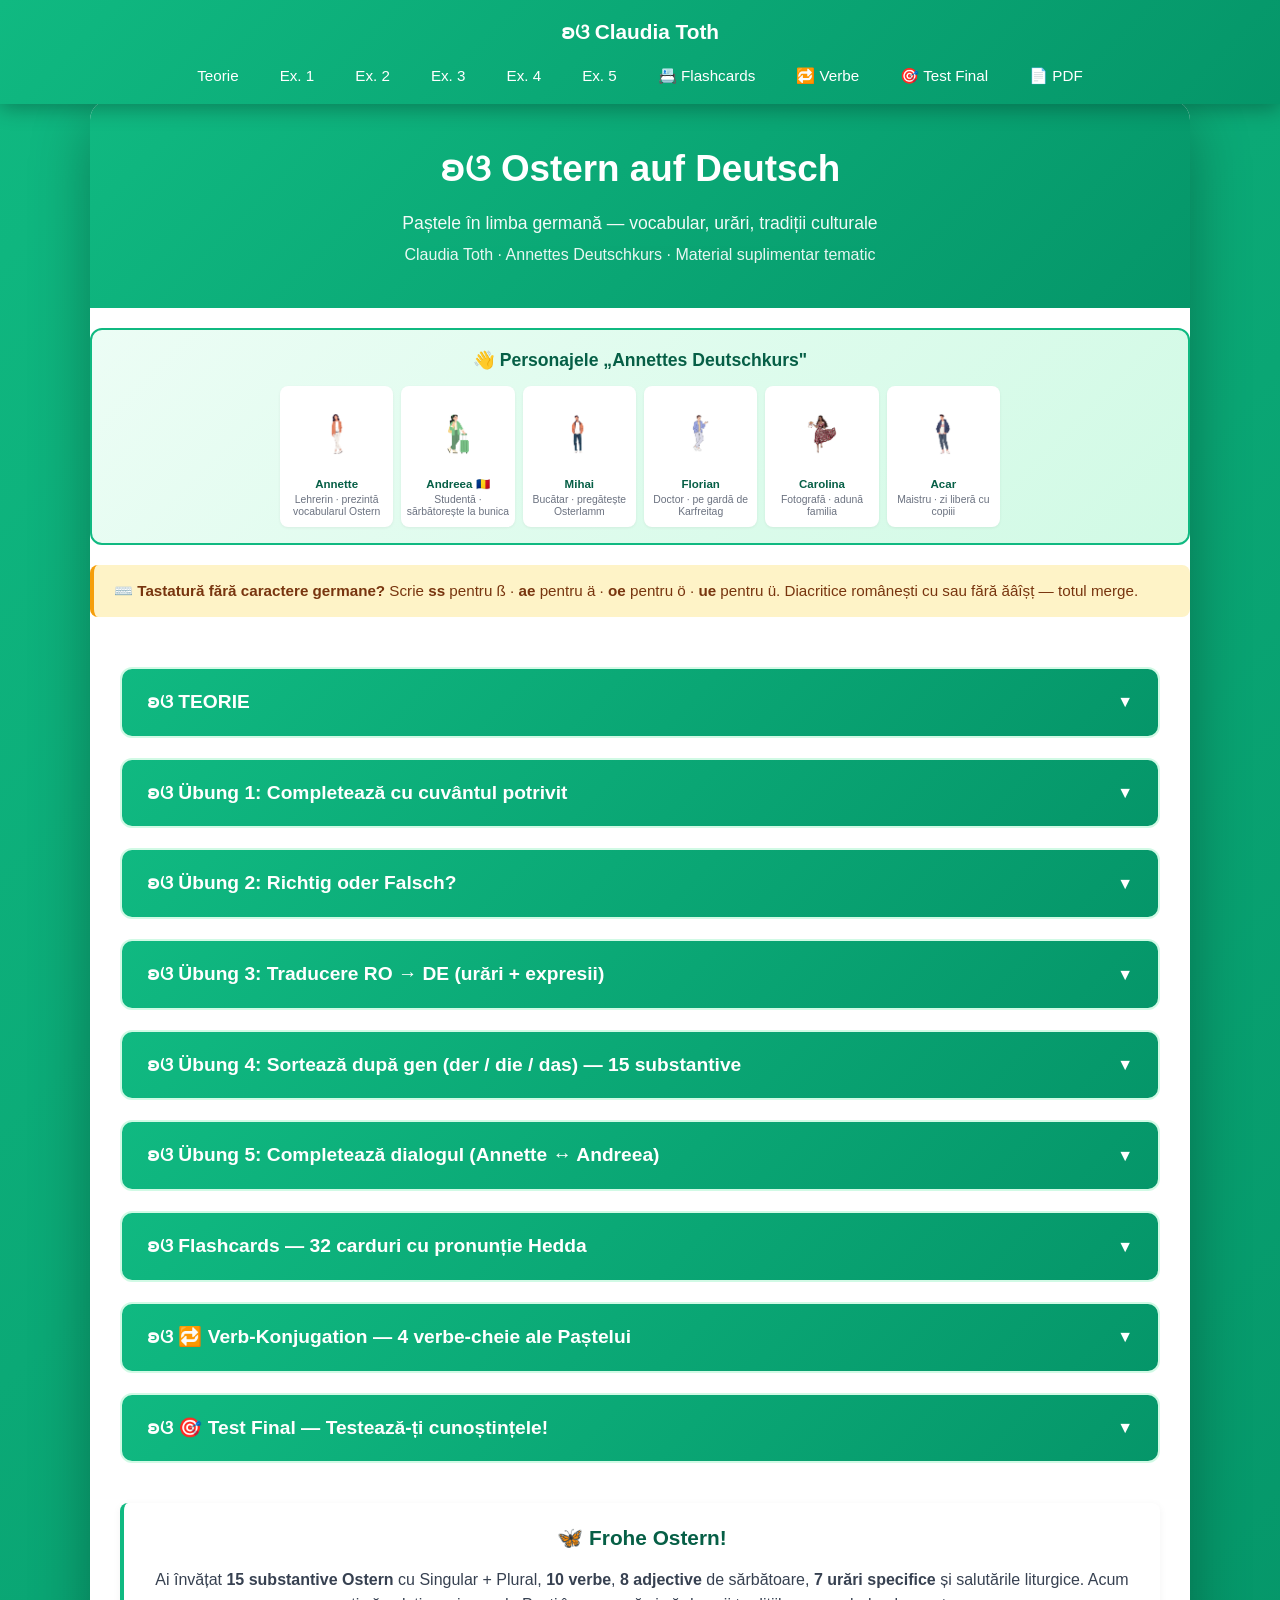
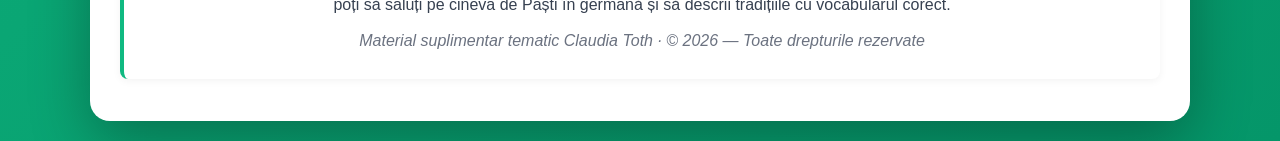
==== index.html @ 07a2ab23 "Refactor complet Ostern - pattern modular Annettes Deutschkurs - 8 fisiere modulare (index.html + th" ====
<!DOCTYPE html>
<html lang="ro">
<head>
    <meta charset="UTF-8">
    <meta name="viewport" content="width=device-width, initial-scale=1.0">
    <title>Ostern auf Deutsch — Paștele în limba germană · Claudia Toth · Annettes Deutschkurs</title>
    <meta name="description" content="Vocabular Ostern (Paște) în germană — 15 substantive cu Singular + Plural, 10 verbe, 8 adjective, urări liturgice + culturale, 5 exerciții, 32 flashcards, test final · Claudia Toth.">
    <meta property="og:title" content="Ostern auf Deutsch · Claudia Toth">
    <meta property="og:description" content="Vocabularul Paștelui în germană — substantive cu Sg+Pl, verbe, urări, exerciții și flashcards · material suplimentar tematic Claudia Toth.">
    <meta property="og:type" content="website">
    <meta property="og:locale" content="ro_RO">
    <link rel="stylesheet" href="styles.css">
</head>
<body>
    <nav class="navbar">
        <a href="#top" class="navbar-logo">ʚଓ Claudia Toth</a>
        <ul class="navbar-menu">
            <li><a href="#teorie" onclick="openSection(0)">Teorie</a></li>
            <li><a href="#ex1" onclick="openSection(1)">Ex. 1</a></li>
            <li><a href="#ex2" onclick="openSection(2)">Ex. 2</a></li>
            <li><a href="#ex3" onclick="openSection(3)">Ex. 3</a></li>
            <li><a href="#ex4" onclick="openSection(4)">Ex. 4</a></li>
            <li><a href="#ex5" onclick="openSection(5)">Ex. 5</a></li>
            <li><a href="#flashcards" onclick="openSection(6)">📇 Flashcards</a></li>
            <li><a href="#verbe" onclick="openSection(7)">🔁 Verbe</a></li>
            <li><a href="#final-test" onclick="openSection(8)">🎯 Test Final</a></li>
            <li><a href="ostern.pdf" download>📄 PDF</a></li>
        </ul>
    </nav>

    <div class="container" id="top">
        <div class="header">
            <h1>ʚଓ Ostern auf Deutsch</h1>
            <p class="subtitle">Paștele în limba germană — vocabular, urări, tradiții culturale</p>
            <p>Claudia Toth · Annettes Deutschkurs · Material suplimentar tematic</p>
        </div>

        <div class="cast-banner">
            <h4>👋 Personajele „Annettes Deutschkurs"</h4>
            <div class="cast-grid">
                <div class="cast-card"><img src="images/annette.png" alt="Annette"><div class="name">Annette</div><div class="detail">Lehrerin · prezintă vocabularul Ostern</div></div>
                <div class="cast-card"><img src="images/andreea.png" alt="Andreea"><div class="name">Andreea 🇷🇴</div><div class="detail">Studentă · sărbătorește la bunica</div></div>
                <div class="cast-card"><img src="images/mihai.png" alt="Mihai"><div class="name">Mihai</div><div class="detail">Bucătar · pregătește Osterlamm</div></div>
                <div class="cast-card"><img src="images/florian.png" alt="Florian"><div class="name">Florian</div><div class="detail">Doctor · pe gardă de Karfreitag</div></div>
                <div class="cast-card"><img src="images/carolina.png" alt="Carolina"><div class="name">Carolina</div><div class="detail">Fotografă · adună familia</div></div>
                <div class="cast-card"><img src="images/acar.png" alt="Acar"><div class="name">Acar</div><div class="detail">Maistru · zi liberă cu copiii</div></div>
            </div>
        </div>

        <div style="background:#fef3c7; border-left:4px solid #f59e0b; padding:14px 20px; margin:20px 0; border-radius:8px;">
            <p style="margin:0; color:#78350f; font-size:0.95rem;">⌨️ <strong>Tastatură fără caractere germane?</strong> Scrie <strong>ss</strong> pentru ß · <strong>ae</strong> pentru ä · <strong>oe</strong> pentru ö · <strong>ue</strong> pentru ü. Diacritice românești cu sau fără ăâîșț — totul merge.</p>
        </div>

        <div class="content">
            <div class="section" id="teorie">
                <div class="section-header" onclick="toggleMainSection(0)"><h3>ʚଓ TEORIE</h3><span class="arrow">▼</span></div>
                <div class="section-content" id="main-section-0"><div id="theory-container"></div></div>
            </div>

            <div class="section" id="ex1">
                <div class="section-header" onclick="toggleMainSection(1)"><h3>ʚଓ Übung 1: Completează cu cuvântul potrivit</h3><span class="arrow">▼</span></div>
                <div class="section-content" id="main-section-1">
                    <div id="ex1-container"></div>
                    <div class="btn-container">
                        <button class="btn btn-check" onclick="checkExercise(1)">✓ Verifica</button>
                        <button class="btn btn-reset" onclick="resetExercise(1)">↻ Reseteaza</button>
                    </div>
                    <div class="score" id="score-1"></div>
                </div>
            </div>
            <div class="section" id="ex2">
                <div class="section-header" onclick="toggleMainSection(2)"><h3>ʚଓ Übung 2: Richtig oder Falsch?</h3><span class="arrow">▼</span></div>
                <div class="section-content" id="main-section-2">
                    <div id="ex2-container"></div>
                    <div class="btn-container">
                        <button class="btn btn-check" onclick="checkExercise(2)">✓ Verifica</button>
                        <button class="btn btn-reset" onclick="resetExercise(2)">↻ Reseteaza</button>
                    </div>
                    <div class="score" id="score-2"></div>
                </div>
            </div>
            <div class="section" id="ex3">
                <div class="section-header" onclick="toggleMainSection(3)"><h3>ʚଓ Übung 3: Traducere RO → DE (urări + expresii)</h3><span class="arrow">▼</span></div>
                <div class="section-content" id="main-section-3">
                    <div id="ex3-container"></div>
                    <div class="btn-container">
                        <button class="btn btn-check" onclick="checkExercise(3)">✓ Verifica</button>
                        <button class="btn btn-reset" onclick="resetExercise(3)">↻ Reseteaza</button>
                    </div>
                    <div class="score" id="score-3"></div>
                </div>
            </div>
            <div class="section" id="ex4">
                <div class="section-header" onclick="toggleMainSection(4)"><h3>ʚଓ Übung 4: Sortează după gen (der / die / das) — 15 substantive</h3><span class="arrow">▼</span></div>
                <div class="section-content" id="main-section-4">
                    <div id="ex4-container"></div>
                    <div class="btn-container">
                        <button class="btn btn-check" onclick="checkExercise(4)">✓ Verifica</button>
                        <button class="btn btn-reset" onclick="resetExercise(4)">↻ Reseteaza</button>
                    </div>
                    <div class="score" id="score-4"></div>
                </div>
            </div>
            <div class="section" id="ex5">
                <div class="section-header" onclick="toggleMainSection(5)"><h3>ʚଓ Übung 5: Completează dialogul (Annette ↔ Andreea)</h3><span class="arrow">▼</span></div>
                <div class="section-content" id="main-section-5">
                    <div id="ex5-container"></div>
                    <div class="btn-container">
                        <button class="btn btn-check" onclick="checkExercise(5)">✓ Verifica</button>
                        <button class="btn btn-reset" onclick="resetExercise(5)">↻ Reseteaza</button>
                    </div>
                    <div class="score" id="score-5"></div>
                </div>
            </div>

            <div class="section" id="flashcards">
                <div class="section-header" onclick="toggleMainSection(6)"><h3>ʚଓ Flashcards — 32 carduri cu pronunție Hedda</h3><span class="arrow">▼</span></div>
                <div class="section-content" id="main-section-6"><div id="flashcards-container"></div></div>
            </div>

            <div class="section" id="verbe">
                <div class="section-header" onclick="toggleMainSection(7)"><h3>ʚଓ 🔁 Verb-Konjugation — 4 verbe-cheie ale Paștelui</h3><span class="arrow">▼</span></div>
                <div class="section-content" id="main-section-7"><div id="verbs-container"></div></div>
            </div>

            <div class="section" id="final-test">
                <div class="section-header" onclick="toggleMainSection(8)"><h3>ʚଓ 🎯 Test Final — Testează-ți cunoștințele!</h3><span class="arrow">▼</span></div>
                <div class="section-content" id="main-section-8"><div id="final-test-container"></div></div>
            </div>

            <div class="theory-box" style="text-align: center; margin-top: 40px;">
                <p style="font-size: 1.3rem; font-weight: bold; color: #065f46;">🦋 Frohe Ostern!</p>
                <p style="margin-top: 12px;">Ai învățat <strong>15 substantive Ostern</strong> cu Singular + Plural, <strong>10 verbe</strong>, <strong>8 adjective</strong> de sărbătoare, <strong>7 urări specifice</strong> și salutările liturgice. Acum poți să saluți pe cineva de Paști în germană și să descrii tradițiile cu vocabularul corect.</p>
                <p style="margin-top: 10px; font-style: italic; color: #6b7280;">Material suplimentar tematic Claudia Toth · © 2026 — Toate drepturile rezervate</p>
            </div>
        </div>
    </div>

    <script src="theory.js"></script>
    <script src="exercises.js"></script>
    <script src="flashcards.js"></script>
    <script src="verbs.js"></script>
    <script src="final-test.js"></script>
    <script src="main.js"></script>
</body>
</html>
---- styles.css ----
/* ============================================
   CLAUDIA TOTH - NOMEN-VERB-VERBINDUNGEN
   Design verde profesional · Mobile responsive
   ============================================ */

* {
    margin: 0;
    padding: 0;
    box-sizing: border-box;
}

body {
    font-family: 'Segoe UI', Tahoma, Geneva, Verdana, sans-serif;
    background: linear-gradient(135deg, #10b981 0%, #059669 100%);
    line-height: 1.6;
    padding: 0;
    padding-top: 80px;
    min-height: 100vh;
    color: #374151;
}

/* ============================================
   NAVIGATION BAR
   ============================================ */
.navbar {
    position: fixed;
    top: 0;
    left: 0;
    right: 0;
    background: linear-gradient(135deg, #10b981 0%, #059669 100%);
    padding: 15px 30px;
    box-shadow: 0 4px 20px rgba(0,0,0,0.3);
    z-index: 1000;
    display: flex;
    flex-direction: column;
    gap: 15px;
    align-items: center;
    justify-content: center;
}

.navbar-logo {
    color: white;
    font-size: 1.3rem;
    font-weight: bold;
    text-decoration: none;
}

.navbar-menu {
    display: flex;
    gap: 5px;
    list-style: none;
    align-items: center;
    flex-wrap: wrap;
    justify-content: center;
}

.navbar-menu a {
    color: white;
    text-decoration: none;
    padding: 10px 18px;
    border-radius: 8px;
    transition: all 0.3s;
    font-size: 0.95rem;
    font-weight: 500;
}

.navbar-menu a:hover {
    background: rgba(255,255,255,0.2);
    transform: translateY(-2px);
}

/* ============================================
   CONTAINER PRINCIPAL
   ============================================ */
.container {
    max-width: 1100px;
    margin: 20px auto;
    background: white;
    border-radius: 20px;
    box-shadow: 0 20px 60px rgba(0,0,0,0.3);
    overflow: hidden;
}

.header {
    background: linear-gradient(135deg, #10b981 0%, #059669 100%);
    color: white;
    padding: 40px 30px;
    text-align: center;
}

.header h1 {
    font-size: 2.3rem;
    margin-bottom: 10px;
}

.header .subtitle {
    font-size: 1.1rem;
    opacity: 0.95;
    margin-bottom: 5px;
}

.header p {
    font-size: 1rem;
    opacity: 0.9;
}

.content {
    padding: 30px;
}

/* ============================================
   SECȚIUNI (Teorie + Exerciții)
   ============================================ */
.section {
    margin-bottom: 20px;
    scroll-margin-top: 100px;
    border-radius: 12px;
    overflow: hidden;
    border: 2px solid #d1fae5;
}

.section-header {
    background: linear-gradient(135deg, #10b981 0%, #059669 100%);
    color: white;
    padding: 18px 25px;
    cursor: pointer;
    display: flex;
    justify-content: space-between;
    align-items: center;
    transition: all 0.3s;
}

.section-header:hover {
    background: linear-gradient(135deg, #059669 0%, #047857 100%);
}

.section-header h3 {
    font-size: 1.2rem;
}

.arrow {
    transition: transform 0.3s;
    font-size: 1rem;
}

.arrow.rotated {
    transform: rotate(180deg);
}

.section-content {
    display: none;
    padding: 25px;
    background: #f0fdf4;
}

.section-content.active {
    display: block;
    animation: fadeIn 0.4s ease-in-out;
}

@keyframes fadeIn {
    from { opacity: 0; transform: translateY(-5px); }
    to { opacity: 1; transform: translateY(0); }
}

/* ============================================
   SUB-SECȚIUNI (în Teorie)
   ============================================ */
.sub-section {
    margin-bottom: 12px;
    border-radius: 10px;
    overflow: hidden;
    border: 1px solid #a7f3d0;
    background: white;
}

.sub-section-header {
    background: #d1fae5;
    color: #065f46;
    padding: 12px 18px;
    cursor: pointer;
    display: flex;
    justify-content: space-between;
    align-items: center;
    font-weight: 600;
    transition: background 0.3s;
    gap: 10px;
}

.sub-section-header > span:first-child {
    flex: 1;
}

.sub-section-header:hover {
    background: #a7f3d0;
}

/* ============================================
   AUDIO PLAYER (Play / Stop la fiecare subtitlu)
   ============================================ */
.audio-player {
    display: flex;
    align-items: center;
}

.audio-btn {
    background: #10b981;
    color: white;
    border: none;
    width: 36px;
    height: 36px;
    border-radius: 50%;
    cursor: pointer;
    font-size: 0.9rem;
    transition: all 0.3s;
    display: flex;
    align-items: center;
    justify-content: center;
    padding: 0;
    box-shadow: 0 2px 6px rgba(16, 185, 129, 0.3);
}

.audio-btn:hover {
    background: #059669;
    transform: scale(1.1);
    box-shadow: 0 4px 10px rgba(16, 185, 129, 0.5);
}

.audio-btn:active {
    transform: scale(0.95);
}

.lesson-audio {
    display: flex;
    align-items: center;
    gap: 12px;
    margin-bottom: 18px;
    padding: 10px 14px;
    background: #f0fdf4;
    border-left: 4px solid #10b981;
    border-radius: 6px;
}

.lesson-audio-label {
    color: #065f46;
    font-weight: 600;
    font-size: 0.95rem;
}

.sub-arrow {
    transition: transform 0.3s;
}

.sub-arrow.rotated {
    transform: rotate(180deg);
}

.sub-section-content {
    display: none;
    padding: 18px;
    background: white;
}

.sub-section-content.active {
    display: block;
}

/* ============================================
   THEORY BOX
   ============================================ */
.theory-box {
    background: white;
    border-left: 4px solid #10b981;
    padding: 18px 22px;
    margin: 12px 0;
    border-radius: 8px;
    box-shadow: 0 2px 8px rgba(0,0,0,0.05);
}

.theory-box h4 {
    color: #065f46;
    margin-bottom: 10px;
    font-size: 1.1rem;
}

.theory-box p {
    margin-bottom: 8px;
}

.theory-box ul {
    margin-left: 20px;
    margin-top: 8px;
}

.theory-box li {
    margin-bottom: 6px;
}

/* Exemple în context */
.example-box {
    background: #ecfdf5;
    border: 1px dashed #10b981;
    padding: 12px 16px;
    border-radius: 8px;
    margin: 10px 0;
    font-style: italic;
}

.example-box .de {
    color: #065f46;
    font-weight: 600;
    font-style: normal;
}

.example-box .ro {
    color: #6b7280;
    font-size: 0.95rem;
    margin-top: 4px;
}

/* Tabele teorie */
.theory-table {
    width: 100%;
    border-collapse: collapse;
    margin: 12px 0;
    background: white;
    border-radius: 8px;
    overflow: hidden;
    box-shadow: 0 2px 6px rgba(0,0,0,0.05);
}

.theory-table th {
    background: #10b981;
    color: white;
    padding: 12px;
    text-align: left;
    font-weight: 600;
}

.theory-table td {
    padding: 10px 12px;
    border-bottom: 1px solid #d1fae5;
}

.theory-table tr:last-child td {
    border-bottom: none;
}

.theory-table tr:nth-child(even) {
    background: #f0fdf4;
}

.theory-table .verb {
    color: #059669;
    font-weight: bold;
}

.theory-table .nomen {
    color: #065f46;
    font-weight: 600;
}

.theory-table .ro-text {
    color: #6b7280;
    font-style: italic;
    font-size: 0.95rem;
}

/* ============================================
   EXERCIȚII
   ============================================ */
.exercise-instruction {
    background: #fffbeb;
    border-left: 4px solid #f59e0b;
    padding: 12px 18px;
    margin-bottom: 18px;
    border-radius: 8px;
    color: #78350f;
}

.exercise-item {
    background: white;
    padding: 15px 18px;
    margin-bottom: 12px;
    border-radius: 10px;
    display: flex;
    align-items: flex-start;
    gap: 12px;
    flex-wrap: wrap;
    box-shadow: 0 2px 6px rgba(0,0,0,0.05);
}

.exercise-number {
    background: #10b981;
    color: white;
    width: 30px;
    height: 30px;
    border-radius: 50%;
    display: flex;
    align-items: center;
    justify-content: center;
    font-weight: bold;
    flex-shrink: 0;
    font-size: 0.9rem;
}

.input-group {
    flex: 1;
    min-width: 200px;
    display: flex;
    flex-direction: column;
    gap: 6px;
}

.input-group label {
    color: #374151;
    font-size: 1rem;
    line-height: 1.5;
}

.input-group .nomen-highlight {
    color: #065f46;
    font-weight: bold;
    background: #d1fae5;
    padding: 2px 8px;
    border-radius: 5px;
}

.input-group input[type="text"],
.input-group select {
    padding: 10px 14px;
    border: 2px solid #d1fae5;
    border-radius: 8px;
    font-size: 1rem;
    font-family: inherit;
    transition: all 0.3s;
    background: white;
}

.input-group input[type="text"]:focus,
.input-group select:focus {
    outline: none;
    border-color: #10b981;
    box-shadow: 0 0 0 3px rgba(16, 185, 129, 0.15);
}

/* Multiple choice */
.mc-options {
    display: flex;
    flex-direction: column;
    gap: 8px;
    margin-top: 8px;
}

.mc-option {
    display: flex;
    align-items: center;
    gap: 10px;
    padding: 8px 12px;
    border-radius: 8px;
    transition: background 0.2s;
    cursor: pointer;
}

.mc-option:hover {
    background: #f0fdf4;
}

.mc-option input[type="radio"] {
    cursor: pointer;
    width: 18px;
    height: 18px;
    accent-color: #10b981;
}

.mc-option label {
    cursor: pointer;
    flex: 1;
}

/* Feedback */
.feedback {
    width: 100%;
    margin-top: 8px;
    padding: 0;
    font-size: 0.95rem;
    border-radius: 6px;
    transition: all 0.3s;
}

.feedback.correct {
    background: #d1fae5;
    color: #065f46;
    padding: 10px 14px;
    border-left: 3px solid #10b981;
}

.feedback.incorrect {
    background: #fee2e2;
    color: #991b1b;
    padding: 10px 14px;
    border-left: 3px solid #ef4444;
}

.feedback.correct::before {
    content: "✓ Richtig! ";
    font-weight: bold;
}

.feedback.incorrect::before {
    content: "✗ Falsch. ";
    font-weight: bold;
}

/* ============================================
   BUTOANE
   ============================================ */
.btn-container {
    display: flex;
    gap: 15px;
    justify-content: center;
    margin: 30px 0;
    flex-wrap: wrap;
}

.btn {
    padding: 14px 32px;
    border: none;
    border-radius: 10px;
    font-size: 1rem;
    font-weight: 600;
    cursor: pointer;
    transition: all 0.3s;
    font-family: inherit;
}

.btn-check {
    background: linear-gradient(135deg, #10b981 0%, #059669 100%);
    color: white;
}

.btn-check:hover {
    transform: translateY(-2px);
    box-shadow: 0 8px 20px rgba(16, 185, 129, 0.4);
}

.btn-reset {
    background: #6b7280;
    color: white;
}

.btn-reset:hover {
    background: #4b5563;
    transform: translateY(-2px);
    box-shadow: 0 8px 20px rgba(107, 114, 128, 0.4);
}

/* ============================================
   SCOR
   ============================================ */
.score {
    display: none;
    background: linear-gradient(135deg, #10b981 0%, #059669 100%);
    color: white;
    padding: 25px;
    border-radius: 12px;
    text-align: center;
    margin: 20px 0;
    scroll-margin-top: 100px;
}

.score.show {
    display: block;
    animation: fadeIn 0.5s;
}

.score-value {
    font-size: 2rem;
    font-weight: bold;
    margin-bottom: 10px;
}

.score-message {
    font-size: 1.1rem;
}

/* ============================================
   FLASHCARDS
   ============================================ */
.flashcard-counter {
    text-align: center;
    margin-bottom: 15px;
    color: #065f46;
    font-weight: 600;
}

.flashcard {
    background: white;
    border-radius: 16px;
    padding: 50px 30px;
    min-height: 220px;
    display: flex;
    align-items: center;
    justify-content: center;
    text-align: center;
    cursor: pointer;
    box-shadow: 0 4px 15px rgba(0,0,0,0.1);
    transition: transform 0.3s;
    position: relative;
    border: 3px solid #10b981;
}

.flashcard:hover {
    transform: scale(1.02);
}

.flashcard-content {
    width: 100%;
}

.flashcard .de {
    font-size: 1.8rem;
    color: #065f46;
    font-weight: bold;
    margin-bottom: 10px;
}

.flashcard .ro {
    font-size: 1.2rem;
    color: #6b7280;
    font-style: italic;
    display: none;
}

.flashcard.flipped .ro {
    display: block;
    animation: fadeIn 0.3s;
}

.flashcard-hint {
    position: absolute;
    bottom: 12px;
    left: 0;
    right: 0;
    color: #9ca3af;
    font-size: 0.85rem;
}

.flashcard-audio-btn {
    position: absolute;
    top: 15px;
    right: 15px;
    background: #10b981;
    color: white;
    border: none;
    width: 40px;
    height: 40px;
    border-radius: 50%;
    font-size: 1.2rem;
    cursor: pointer;
    transition: all 0.3s;
    display: flex;
    align-items: center;
    justify-content: center;
}

.flashcard-audio-btn:hover {
    background: #059669;
    transform: scale(1.1);
}

.flashcard-controls {
    display: flex;
    justify-content: space-between;
    gap: 15px;
    margin-top: 20px;
}

.flashcard-btn {
    flex: 1;
    background: linear-gradient(135deg, #10b981 0%, #059669 100%);
    color: white;
    padding: 12px;
    border: none;
    border-radius: 8px;
    cursor: pointer;
    font-size: 1rem;
    font-weight: 600;
    transition: all 0.3s;
    font-family: inherit;
}

.flashcard-btn:hover {
    transform: translateY(-2px);
    box-shadow: 0 4px 12px rgba(16, 185, 129, 0.4);
}

.flashcard-btn:disabled {
    background: #d1d5db;
    cursor: not-allowed;
    transform: none;
    box-shadow: none;
}

/* ============================================
   MOBILE RESPONSIVE
   ============================================ */
@media (max-width: 768px) {
    body {
        padding: 0;
        padding-top: 140px;
    }

    .navbar {
        padding: 15px;
    }

    .navbar-menu a {
        padding: 8px 12px;
        font-size: 0.85rem;
    }

    .container {
        margin: 10px;
        border-radius: 12px;
    }

    .header h1 {
        font-size: 1.6rem;
    }

    .header .subtitle {
        font-size: 0.95rem;
    }

    .content {
        padding: 15px;
    }

    .section-header h3 {
        font-size: 1rem;
    }

    .exercise-item {
        padding: 12px;
    }

    .input-group {
        min-width: 100%;
    }

    .btn {
        padding: 12px 24px;
        font-size: 0.95rem;
    }

    .flashcard {
        padding: 35px 20px;
        min-height: 180px;
    }

    .flashcard .de {
        font-size: 1.4rem;
    }

    .flashcard .ro {
        font-size: 1rem;
    }

    .theory-table {
        font-size: 0.9rem;
    }

    .theory-table th,
    .theory-table td {
        padding: 8px;
    }
}

/* ============================================
   TRADUCERI ROMÂNĂ sub fiecare propoziție germană
   Permanent vizibile sub tabelele de teorie
   ============================================ */
.ro-translation {
    display: inline-block;
    color: #6b7280;
    font-style: italic;
    font-size: 0.88rem;
    font-weight: normal;
    line-height: 1.4;
    margin-top: 4px;
    padding-left: 8px;
    border-left: 2px solid #fcd34d;
}

/* ============================================
   TEST FINAL - Wizard Style
   ============================================ */

/* Intro section */
.test-intro {
    background: white;
    padding: 30px;
    border-radius: 12px;
    text-align: center;
    box-shadow: 0 2px 8px rgba(0,0,0,0.05);
}

.test-intro h3 {
    color: #065f46;
    font-size: 1.5rem;
    margin-bottom: 15px;
}

.test-intro p {
    color: #374151;
    margin-bottom: 15px;
}

.test-info-list {
    list-style: none;
    padding: 0;
    margin: 20px auto;
    max-width: 500px;
    text-align: left;
}

.test-info-list li {
    padding: 8px 0;
    color: #374151;
}

.btn-large {
    padding: 16px 40px !important;
    font-size: 1.1rem !important;
    margin-top: 15px;
}

/* Wizard - container principal */
.test-wizard {
    background: white;
    padding: 30px;
    border-radius: 12px;
    box-shadow: 0 2px 8px rgba(0,0,0,0.05);
}

/* Progress bar */
.test-progress {
    margin-bottom: 25px;
}

.test-progress-info {
    display: flex;
    justify-content: space-between;
    margin-bottom: 10px;
    font-weight: 600;
    color: #065f46;
    flex-wrap: wrap;
    gap: 10px;
}

.test-progress-bar {
    height: 12px;
    background: #d1fae5;
    border-radius: 6px;
    overflow: hidden;
}

.test-progress-fill {
    height: 100%;
    background: linear-gradient(90deg, #10b981 0%, #059669 100%);
    transition: width 0.4s ease;
    border-radius: 6px;
    box-shadow: 0 0 8px rgba(16, 185, 129, 0.4);
}

/* Întrebarea curentă */
.test-question {
    background: #f0fdf4;
    padding: 25px;
    border-radius: 10px;
    margin-bottom: 20px;
    border: 2px solid #d1fae5;
}

.test-question-label {
    color: #065f46;
    font-weight: 600;
    font-size: 1.05rem;
    margin-bottom: 15px;
}

.test-question-content {
    font-size: 1.15rem;
    color: #374151;
    line-height: 1.8;
    margin-bottom: 12px;
}

.test-blank {
    background: #fef3c7;
    padding: 4px 16px;
    border-radius: 6px;
    border: 2px dashed #f59e0b;
    color: #78350f;
    font-weight: bold;
    margin-right: 8px;
}

.test-translation {
    display: block;
    color: #6b7280;
    font-style: italic;
    margin: 10px 0;
    font-size: 0.95rem;
}

.test-ro-text {
    background: #fff7ed;
    padding: 15px;
    border-radius: 8px;
    border-left: 4px solid #f59e0b;
    color: #78350f;
    font-weight: 500;
}

.test-input {
    width: 100%;
    padding: 12px 16px;
    border: 2px solid #d1fae5;
    border-radius: 8px;
    font-size: 1.05rem;
    font-family: inherit;
    transition: all 0.3s;
    background: white;
    margin-top: 10px;
}

.test-input:focus {
    outline: none;
    border-color: #10b981;
    box-shadow: 0 0 0 3px rgba(16, 185, 129, 0.15);
}

.test-mc {
    margin-top: 15px;
}

.test-mc .mc-option {
    background: white;
    padding: 12px 16px;
    border-radius: 8px;
    margin-bottom: 8px;
    border: 2px solid #d1fae5;
    transition: all 0.2s;
}

.test-mc .mc-option:hover {
    border-color: #10b981;
    background: #f0fdf4;
}

/* Controale wizard */
.test-controls {
    display: flex;
    gap: 12px;
    justify-content: space-between;
    margin-top: 25px;
    flex-wrap: wrap;
}

.btn-secondary {
    background: #6b7280;
    color: white;
}

.btn-secondary:hover {
    background: #4b5563;
    transform: translateY(-2px);
    box-shadow: 0 4px 12px rgba(107, 114, 128, 0.4);
}

.btn:disabled {
    opacity: 0.5;
    cursor: not-allowed;
    transform: none !important;
    box-shadow: none !important;
}

/* Buton ÎNAPOI LA TEORIE */
.btn-back {
    background: linear-gradient(135deg, #6366f1 0%, #4f46e5 100%);
    color: white;
}

.btn-back:hover {
    transform: translateY(-2px);
    box-shadow: 0 8px 20px rgba(99, 102, 241, 0.4);
}

.test-back-top {
    margin-bottom: 20px;
}

/* REZULTATE */
.test-results {
    background: white;
    padding: 30px;
    border-radius: 12px;
    box-shadow: 0 2px 8px rgba(0,0,0,0.05);
}

.test-result-card {
    text-align: center;
    padding: 30px;
    border-radius: 16px;
    margin-bottom: 25px;
}

.test-result-card.passed {
    background: linear-gradient(135deg, #10b981 0%, #059669 100%);
    color: white;
}

.test-result-card.failed {
    background: linear-gradient(135deg, #ef4444 0%, #dc2626 100%);
    color: white;
}

.test-result-emoji {
    font-size: 4rem;
    margin-bottom: 10px;
}

.test-result-badge {
    font-size: 1.3rem;
    font-weight: bold;
    letter-spacing: 2px;
    margin-bottom: 15px;
    opacity: 0.95;
}

.test-result-score {
    font-size: 3rem;
    font-weight: bold;
    margin-bottom: 5px;
}

.test-result-percentage {
    font-size: 2.5rem;
    font-weight: bold;
    margin-bottom: 20px;
    opacity: 0.9;
}

.test-result-message {
    font-size: 1rem;
    line-height: 1.6;
    max-width: 550px;
    margin: 0 auto;
    padding: 0 15px;
}

.pass-mark, .fail-mark {
    margin-top: 20px;
    padding: 12px;
    background: rgba(255,255,255,0.2);
    border-radius: 8px;
    font-weight: 600;
    font-size: 0.95rem;
}

/* Stats categorii */
.test-stats {
    background: #f0fdf4;
    padding: 20px;
    border-radius: 10px;
    margin-bottom: 20px;
    border-left: 4px solid #10b981;
}

.test-stats h4 {
    color: #065f46;
    margin-bottom: 12px;
}

.test-stats ul {
    list-style: none;
    padding: 0;
}

.test-stats li {
    padding: 8px 0;
    border-bottom: 1px solid #d1fae5;
    color: #374151;
}

.test-stats li:last-child {
    border-bottom: none;
}

/* Greșeli */
.test-mistakes {
    background: #fef2f2;
    padding: 20px;
    border-radius: 10px;
    margin-bottom: 20px;
    border-left: 4px solid #ef4444;
}

.test-mistakes h4 {
    color: #991b1b;
    margin-bottom: 15px;
}

.mistake-item {
    background: white;
    padding: 12px 15px;
    border-radius: 8px;
    margin-bottom: 10px;
    line-height: 1.6;
}

/* Acțiuni finale */
.test-final-actions {
    display: flex;
    gap: 15px;
    justify-content: center;
    flex-wrap: wrap;
    margin-top: 25px;
}

/* Mobile responsive pentru test */
@media (max-width: 768px) {
    .test-intro,
    .test-wizard,
    .test-results {
        padding: 20px 15px;
    }
    
    .test-question {
        padding: 18px 15px;
    }
    
    .test-question-content {
        font-size: 1rem;
    }
    
    .test-result-emoji {
        font-size: 3rem;
    }
    
    .test-result-score {
        font-size: 2.2rem;
    }
    
    .test-result-percentage {
        font-size: 1.8rem;
    }
    
    .test-controls {
        flex-direction: column;
    }

    .test-controls .btn {
        width: 100%;
    }
}

/* ============================================
   EX1 - CLICK-MATCH (DE ↔ RO)
   ============================================ */
.dm-board {
    display: grid;
    grid-template-columns: 1fr 1fr;
    gap: 18px;
    margin: 15px 0;
}

.dm-col {
    background: white;
    padding: 14px;
    border-radius: 10px;
    box-shadow: 0 2px 6px rgba(0,0,0,0.05);
    display: flex;
    flex-direction: column;
    gap: 8px;
}

.dm-col-title {
    color: #065f46;
    font-weight: bold;
    margin-bottom: 6px;
    text-align: center;
    font-size: 1rem;
    padding-bottom: 8px;
    border-bottom: 2px solid #d1fae5;
}

.dm-tile {
    padding: 10px 14px;
    background: #f0fdf4;
    border: 2px solid #d1fae5;
    border-radius: 8px;
    cursor: pointer;
    transition: all 0.2s;
    font-weight: 500;
    color: #065f46;
    text-align: center;
}

.dm-tile:hover {
    background: #d1fae5;
    border-color: #10b981;
    transform: translateY(-1px);
}

.dm-tile.dm-selected {
    background: #fef3c7;
    border-color: #f59e0b;
    color: #78350f;
}

.dm-tile.dm-correct {
    background: #d1fae5;
    border-color: #10b981;
    color: #065f46;
    cursor: default;
    opacity: 0.7;
}

.dm-tile.dm-wrong {
    background: #fee2e2;
    border-color: #ef4444;
    color: #991b1b;
    animation: shake 0.4s;
}

.dm-status {
    text-align: center;
    margin-top: 12px;
    padding: 10px;
    background: #fffbeb;
    border-radius: 8px;
    color: #78350f;
    font-weight: 600;
    border-left: 4px solid #f59e0b;
}

@keyframes shake {
    0%, 100% { transform: translateX(0); }
    25% { transform: translateX(-5px); }
    75% { transform: translateX(5px); }
}

/* ============================================
   EX2 - SORT 5 COLOANE
   ============================================ */
.sort-pool {
    display: flex;
    flex-wrap: wrap;
    gap: 8px;
    padding: 14px;
    background: white;
    border: 2px dashed #10b981;
    border-radius: 10px;
    margin: 15px 0;
    min-height: 60px;
}

.sort-tile {
    padding: 8px 14px;
    background: #f0fdf4;
    border: 2px solid #d1fae5;
    border-radius: 8px;
    cursor: pointer;
    transition: all 0.2s;
    font-weight: 500;
    color: #065f46;
    user-select: none;
}

.sort-tile:hover {
    background: #d1fae5;
    border-color: #10b981;
}

.sort-tile.sort-selected {
    background: #fef3c7;
    border-color: #f59e0b;
    color: #78350f;
}

.sort-tile.sort-wrong {
    background: #fee2e2;
    border-color: #ef4444;
    color: #991b1b;
    animation: shake 0.4s;
}

.sort-tile.sort-placed {
    background: #d1fae5;
    border-color: #10b981;
    color: #065f46;
    cursor: default;
}

.sort-cols {
    display: grid;
    grid-template-columns: repeat(5, 1fr);
    gap: 10px;
    margin-top: 12px;
}

.sort-col {
    background: white;
    border: 2px solid #d1fae5;
    border-radius: 10px;
    padding: 10px;
    cursor: pointer;
    min-height: 140px;
    transition: all 0.2s;
}

.sort-col:hover {
    border-color: #10b981;
    background: #f0fdf4;
}

.sort-col-title {
    text-align: center;
    font-weight: bold;
    color: white;
    background: linear-gradient(135deg, #10b981 0%, #059669 100%);
    padding: 6px 10px;
    border-radius: 6px;
    margin-bottom: 8px;
    font-size: 1rem;
}

.sort-col-body {
    display: flex;
    flex-direction: column;
    gap: 6px;
}

/* ============================================
   EX3 - SATZBAU KLAMMER (click-to-build)
   ============================================ */
.satzbau-item {
    background: white;
    padding: 15px 18px;
    margin-bottom: 12px;
    border-radius: 10px;
    display: flex;
    align-items: flex-start;
    gap: 12px;
    box-shadow: 0 2px 6px rgba(0,0,0,0.05);
}

.satzbau-answer {
    min-height: 50px;
    padding: 12px;
    background: #fffbeb;
    border: 2px dashed #f59e0b;
    border-radius: 8px;
    margin: 8px 0;
    display: flex;
    flex-wrap: wrap;
    gap: 6px;
    align-items: center;
}

.satzbau-answer-placeholder {
    color: #9ca3af;
    font-style: italic;
    font-size: 0.95rem;
}

.satzbau-pool {
    display: flex;
    flex-wrap: wrap;
    gap: 8px;
    padding: 10px;
    background: #f0fdf4;
    border-radius: 8px;
    margin-top: 8px;
}

.satzbau-word {
    padding: 8px 14px;
    background: white;
    border: 2px solid #d1fae5;
    border-radius: 8px;
    cursor: pointer;
    transition: all 0.2s;
    font-weight: 500;
    color: #065f46;
    user-select: none;
}

.satzbau-word:hover {
    background: #d1fae5;
    border-color: #10b981;
    transform: translateY(-1px);
}

.satzbau-word.satzbau-used {
    background: #f3f4f6;
    color: #d1d5db;
    border-color: #e5e7eb;
    cursor: not-allowed;
    opacity: 0.5;
}

.satzbau-picked {
    padding: 6px 12px;
    background: #10b981;
    color: white;
    border-radius: 6px;
    cursor: pointer;
    font-weight: 500;
    transition: all 0.2s;
}

.satzbau-picked:hover {
    background: #ef4444;
}

/* ============================================
   EX4 - AUDIO DICTATION
   ============================================ */
.dict-play-btn {
    background: linear-gradient(135deg, #10b981 0%, #059669 100%);
    color: white;
    border: none;
    padding: 8px 16px;
    border-radius: 8px;
    cursor: pointer;
    font-weight: 600;
    font-family: inherit;
    transition: all 0.2s;
    font-size: 0.95rem;
}

.dict-play-btn:hover {
    transform: translateY(-1px);
    box-shadow: 0 4px 10px rgba(16, 185, 129, 0.4);
}

/* ============================================
   EX5 - FIND-THE-MISTAKE
   ============================================ */
.mistake-options {
    display: flex;
    flex-direction: column;
    gap: 8px;
    margin-top: 8px;
}

.mistake-opt {
    padding: 10px 14px;
    background: white;
    border: 2px solid #d1fae5;
    border-radius: 8px;
    cursor: pointer;
    transition: all 0.2s;
    color: #374151;
}

.mistake-opt:hover {
    border-color: #10b981;
    background: #f0fdf4;
}

.mistake-opt.mistake-picked {
    border-color: #f59e0b;
    background: #fef3c7;
    color: #78350f;
    font-weight: 600;
}

.mistake-opt-letter {
    font-weight: bold;
    color: #065f46;
    margin-right: 6px;
}

/* ============================================
   CAST BANNER — 6 personaje compacte la început
   (imagini mici, 6 per rând pe desktop, 3 pe mobile)
   ============================================ */
.cast-banner {
    background: linear-gradient(135deg, #ecfdf5 0%, #d1fae5 100%);
    border: 2px solid #10B981;
    border-radius: 12px;
    padding: 16px;
    margin: 20px 0;
    text-align: center;
}
.cast-banner h4 {
    color: #065f46;
    margin: 0 0 12px;
    font-size: 1.1rem;
}
.cast-grid {
    display: grid;
    grid-template-columns: repeat(6, 1fr);
    gap: 8px;
    max-width: 720px;
    margin: 0 auto;
}
.cast-card {
    background: #fff;
    border-radius: 8px;
    padding: 8px 4px;
    text-align: center;
    box-shadow: 0 1px 3px rgba(0,0,0,0.06);
}
.cast-card img {
    width: 60px;
    height: 80px;
    object-fit: contain;
    display: block;
    margin: 0 auto 4px;
}
.cast-card .name {
    font-size: 0.72rem;
    font-weight: 700;
    color: #065f46;
    line-height: 1.2;
}
.cast-card .detail {
    font-size: 0.65rem;
    color: #6b7280;
    line-height: 1.2;
    margin-top: 2px;
}

/* ============================================
   ANDREEA-NOTE — căsuța galbenă cu Andreea co-narator
   ============================================ */
.andreea-note {
    background: #fffbeb;
    border-left: 4px solid #f59e0b;
    border-radius: 0 8px 8px 0;
    padding: 14px 18px;
    margin: 16px 0;
    display: flex;
    gap: 14px;
    align-items: flex-start;
}
.andreea-note-avatar {
    width: 44px;
    height: 56px;
    object-fit: contain;
    flex-shrink: 0;
}
.andreea-note-content {
    flex: 1;
}
.andreea-note-content .speaker {
    font-weight: 700;
    color: #92400e;
    font-size: 0.88rem;
    margin-bottom: 4px;
}
.andreea-note-content .speaker::before {
    content: "💚 ";
}
.andreea-note-content .text {
    color: #78350f;
    font-size: 0.95rem;
    font-style: italic;
    line-height: 1.6;
}

/* ============================================
   GRAMMAR-TABLE — tabele cu spațiu confortabil
   (pattern OBLIGATORIU AGENTS-README §3)
   ============================================ */
.grammar-table {
    width: 100%;
    border-collapse: collapse;
    margin: 16px 0;
    background: white;
    border-radius: 8px;
    overflow: hidden;
    box-shadow: 0 2px 6px rgba(0,0,0,0.05);
    line-height: 1.55;
}
.grammar-table th {
    background: #10b981;
    color: white;
    padding: 14px 16px;
    text-align: left;
    font-weight: 600;
}
.grammar-table td {
    padding: 14px 16px;
    border-bottom: 1px solid #d1fae5;
    vertical-align: top;
}
.grammar-table tr:last-child td { border-bottom: none; }
.grammar-table tr:nth-child(even) { background: #f0fdf4; }
.grammar-table em { color: #6b7280; font-style: italic; }
.grammar-table strong { color: #065f46; }
@media (max-width: 720px) {
    .grammar-table { font-size: 0.92rem; }
    .grammar-table th, .grammar-table td { padding: 12px 14px; }
}

/* ============================================
   ENDING-CARD — fiecare terminație într-un card frumos aranjat
   Cuvântul DE + traducerea RO pereche, side-by-side
   (Claudia 22 mai 2026: „Fiecare terminație frumos aranjată,
   fiecare cuvânt cu explicația lângă el")
   ============================================ */
.ending-card {
    background: white;
    border: 2px solid #d1fae5;
    border-left: 6px solid #10b981;
    border-radius: 10px;
    padding: 16px 20px;
    margin: 16px 0;
    box-shadow: 0 2px 8px rgba(0,0,0,0.05);
    page-break-inside: avoid;
}
.ending-card.trap {
    border-left-color: #f59e0b;
    background: #fffbeb;
}
.ending-card-head {
    display: flex;
    align-items: baseline;
    gap: 12px;
    flex-wrap: wrap;
    margin-bottom: 6px;
    padding-bottom: 8px;
    border-bottom: 1px solid #d1fae5;
}
.ending-card-tag {
    font-size: 1.5rem;
    font-weight: 800;
    color: #065f46;
    font-family: 'Georgia', serif;
    background: #d1fae5;
    padding: 4px 14px;
    border-radius: 8px;
    letter-spacing: 0.5px;
}
.ending-card.trap .ending-card-tag {
    background: #fef3c7;
    color: #78350f;
}
.ending-card-meta {
    font-size: 0.88rem;
    color: #6b7280;
    font-style: italic;
}
.ending-card-meta strong {
    color: #065f46;
    font-style: normal;
}
.ending-card.trap .ending-card-meta strong {
    color: #92400e;
}
.ending-card-list {
    list-style: none;
    margin: 8px 0 0 0;
    padding: 0;
    display: grid;
    grid-template-columns: repeat(auto-fit, minmax(280px, 1fr));
    gap: 6px 18px;
}
.ending-card-list li {
    padding: 6px 0;
    border-bottom: 1px dotted #e5e7eb;
    line-height: 1.5;
}
.ending-card-list li:last-child {
    border-bottom: none;
}
.ending-card-list .de {
    color: #047857;
    font-weight: 700;
}
.ending-card-list .ro {
    color: #6b7280;
    font-style: italic;
    margin-left: 4px;
}
.ending-card-note {
    background: #fef3c7;
    color: #78350f;
    padding: 8px 12px;
    margin-top: 10px;
    border-radius: 6px;
    font-size: 0.9rem;
    line-height: 1.5;
}
.ending-card-note strong {
    color: #92400e;
}
@media (max-width: 720px) {
    .ending-card { padding: 14px 16px; }
    .ending-card-tag { font-size: 1.3rem; padding: 3px 12px; }
    .ending-card-list { grid-template-columns: 1fr; gap: 4px; }
}

/* ============================================
   MOBILE pentru widgeturile interactive
   ============================================ */
@media (max-width: 768px) {
    .cast-grid {
        grid-template-columns: repeat(3, 1fr);
    }
    .andreea-note-avatar { width: 36px; height: 46px; }
    .dm-board {
        grid-template-columns: 1fr;
        gap: 12px;
    }
    .sort-cols {
        grid-template-columns: repeat(2, 1fr);
    }
    .sort-col {
        min-height: 100px;
    }
    .satzbau-item {
        flex-direction: column;
        padding: 12px;
    }
}

/* ============================================
   PDF — footer @page + secțiuni EXPANDATE la print
   ⚠️ NU se schimbă interfața web. Doar la PRINT secțiunile colapsabile
   se deschid, ca PDF-ul să conțină MATERIA, nu doar header-ele.
   ============================================ */
@page {
    size: A4;
    margin: 18mm 14mm 22mm 14mm;
    @bottom-left { content: "ʚଓ © 2026 Claudia Toth"; font-size: 9pt; color: #065f46; }
    @bottom-right { content: "pag. " counter(page) " / " counter(pages); font-size: 9pt; color: #6b7280; }
}

@media print {
    /* Forțează TOATE secțiunile + sub-secțiunile deschise → PDF cu materia completă */
    .section-content { display: block !important; }
    .sub-section-content { display: block !important; }
    /* Ascunde decorațiunile interactive (săgeți, navbar, butoane verifică/reset) */
    .navbar { display: none !important; }
    .arrow, .sub-arrow { display: none !important; }
    .btn-container { display: none !important; }
    .section-header, .sub-section-header { cursor: default; }
    /* Păstrează culorile la print (verzi + gradient) */
    body { background: white; padding-top: 0; -webkit-print-color-adjust: exact; print-color-adjust: exact; }
    .container { box-shadow: none; margin: 0; max-width: 100%; }
    .header, .section-header { -webkit-print-color-adjust: exact; print-color-adjust: exact; }
    /* Evită break-uri inestetice în mijlocul tabelelor/cardurilor */
    .theory-box, .example-box, .theory-table, .sub-section { page-break-inside: avoid; break-inside: avoid; }
}
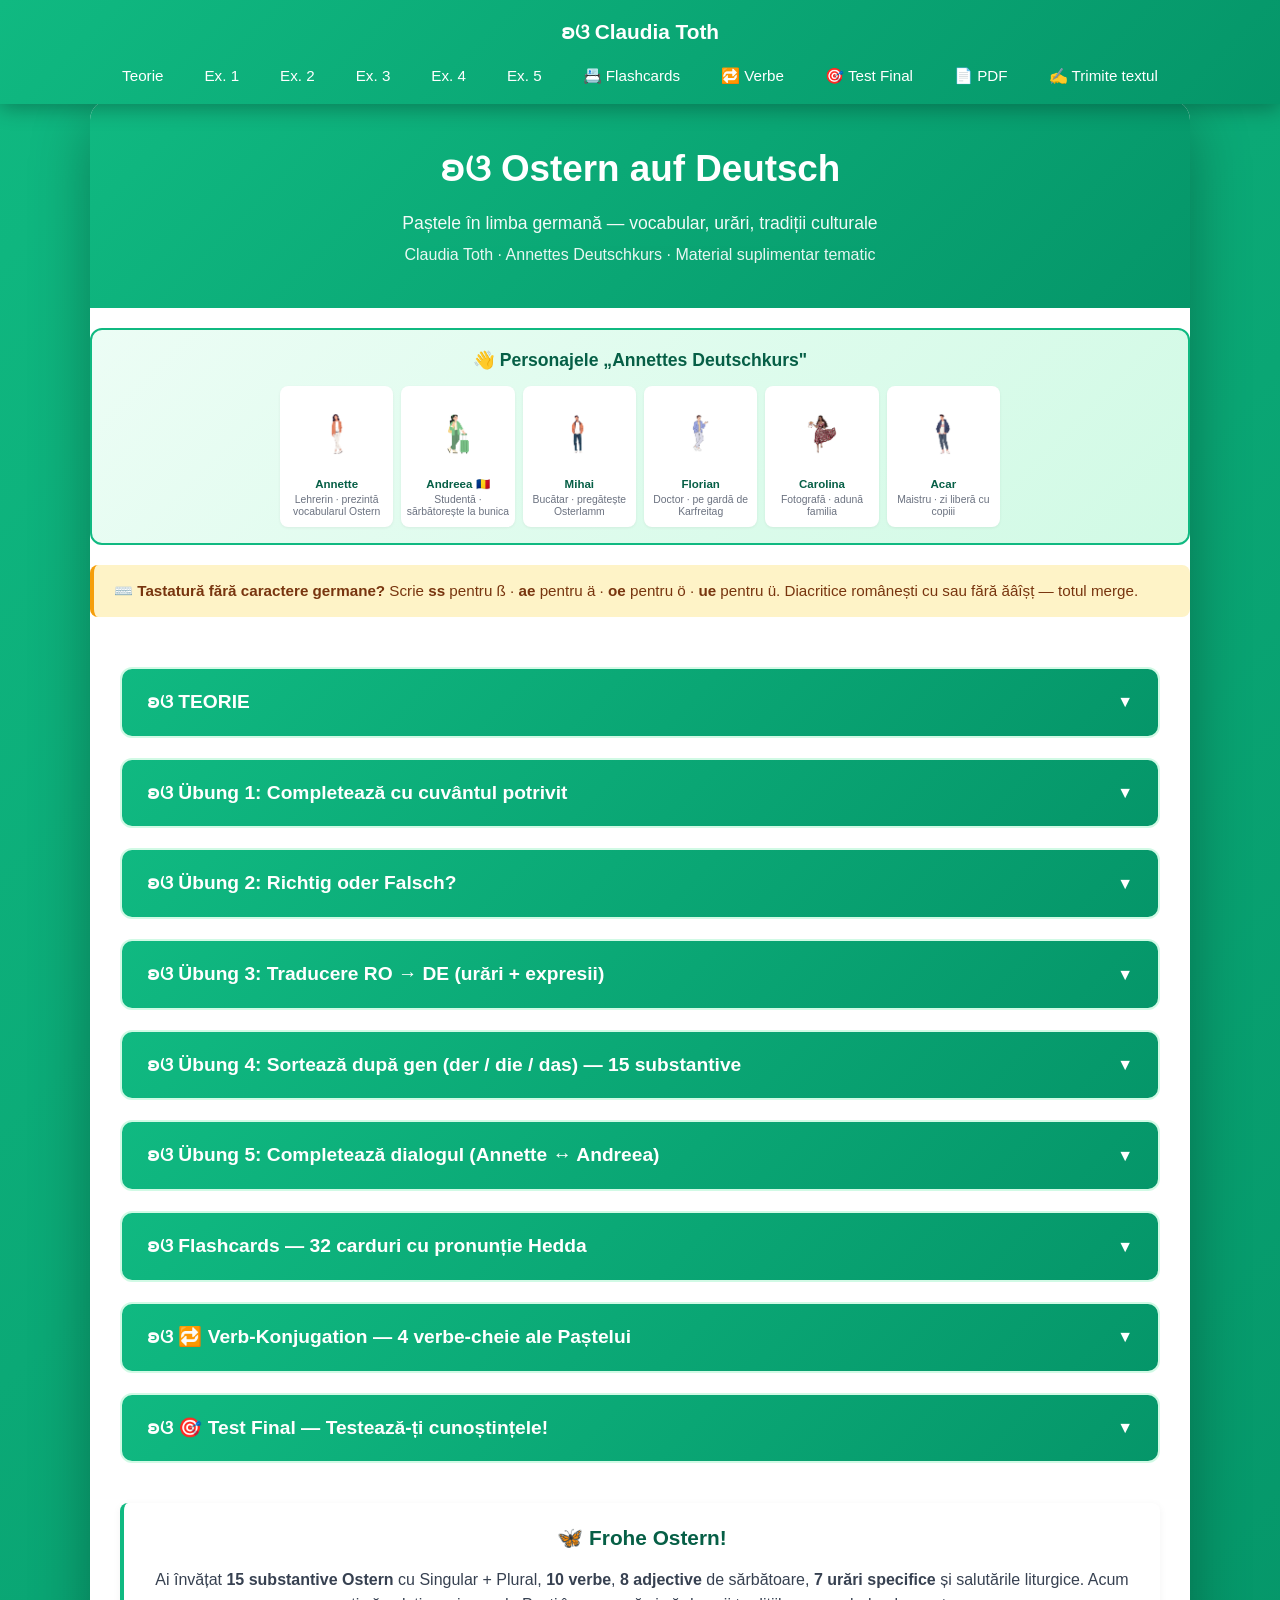
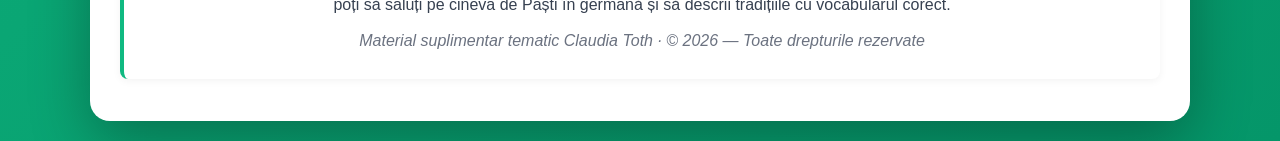
==== commit 52a501ad: "Adaugă Schreibwerkstatt (zonă de scris + Google Form dedicat) Co-Authored-By: Claude Opus 4.8 <norep" ====
--- a/index.html
+++ b/index.html
@@ -25,6 +25,7 @@
             <li><a href="#verbe" onclick="openSection(7)">🔁 Verbe</a></li>
             <li><a href="#final-test" onclick="openSection(8)">🎯 Test Final</a></li>
             <li><a href="ostern.pdf" download>📄 PDF</a></li>
+            <li><a href="https://forms.gle/wi2auaXwMZpqxizT9" target="_blank" rel="noopener noreferrer">✍️ Trimite textul</a></li>
         </ul>
     </nav>
 
--- a/styles.css
+++ b/styles.css
@@ -767,12 +767,57 @@
         font-size: 1rem;
     }
 
-    .theory-table {
+    .theory-table,
+    .grammar-table {
         font-size: 0.9rem;
+        display: block;
+        overflow-x: auto;
+        white-space: nowrap;
+        -webkit-overflow-scrolling: touch;
+        max-width: 100%;
+        scrollbar-width: thin;
+        scrollbar-color: #f59e0b #fef3c7;
+        background-image: linear-gradient(to right, transparent calc(100% - 32px), rgba(245, 158, 11, 0.28) 100%);
+        background-attachment: local;
+        background-repeat: no-repeat;
+    }
+
+    .theory-table::-webkit-scrollbar,
+    .grammar-table::-webkit-scrollbar {
+        height: 6px;
+    }
+    .theory-table::-webkit-scrollbar-track,
+    .grammar-table::-webkit-scrollbar-track {
+        background: #fef3c7;
+        border-radius: 3px;
+    }
+    .theory-table::-webkit-scrollbar-thumb,
+    .grammar-table::-webkit-scrollbar-thumb {
+        background: #f59e0b;
+        border-radius: 3px;
+    }
+
+    .theory-table::before,
+    .grammar-table::before {
+        content: '👈 Glisează lateral pentru toate coloanele 👉';
+        display: block;
+        background: #fef3c7;
+        color: #92400e;
+        padding: 6px 10px;
+        font-size: 0.72rem;
+        text-align: center;
+        font-style: italic;
+        border-radius: 6px 6px 0 0;
+        white-space: nowrap;
+        border-bottom: 1px solid #f59e0b;
+        position: sticky;
+        left: 0;
     }
 
     .theory-table th,
-    .theory-table td {
+    .theory-table td,
+    .grammar-table th,
+    .grammar-table td {
         padding: 8px;
     }
 }
@@ -1760,3 +1805,22 @@
     /* Evită break-uri inestetice în mijlocul tabelelor/cardurilor */
     .theory-box, .example-box, .theory-table, .sub-section { page-break-inside: avoid; break-inside: avoid; }
 }
+
+/* ===== REGULA 14 PATCH â€” touch scroll mobile (fix raportat 31 mai 2026) ===== */
+@media (max-width: 768px) {
+    .theory-table,
+    .grammar-table {
+        touch-action: pan-x !important;
+        -webkit-overflow-scrolling: touch !important;
+        overflow-x: auto !important;
+    }
+    /* Wrapper-ul (theory-box) nu trebuie sÄƒ blocheze scroll-ul */
+    .theory-box {
+        overflow: visible !important;
+    }
+    /* Verb cards la fel */
+    .verb-card {
+        overflow-x: auto !important;
+        -webkit-overflow-scrolling: touch !important;
+    }
+}
